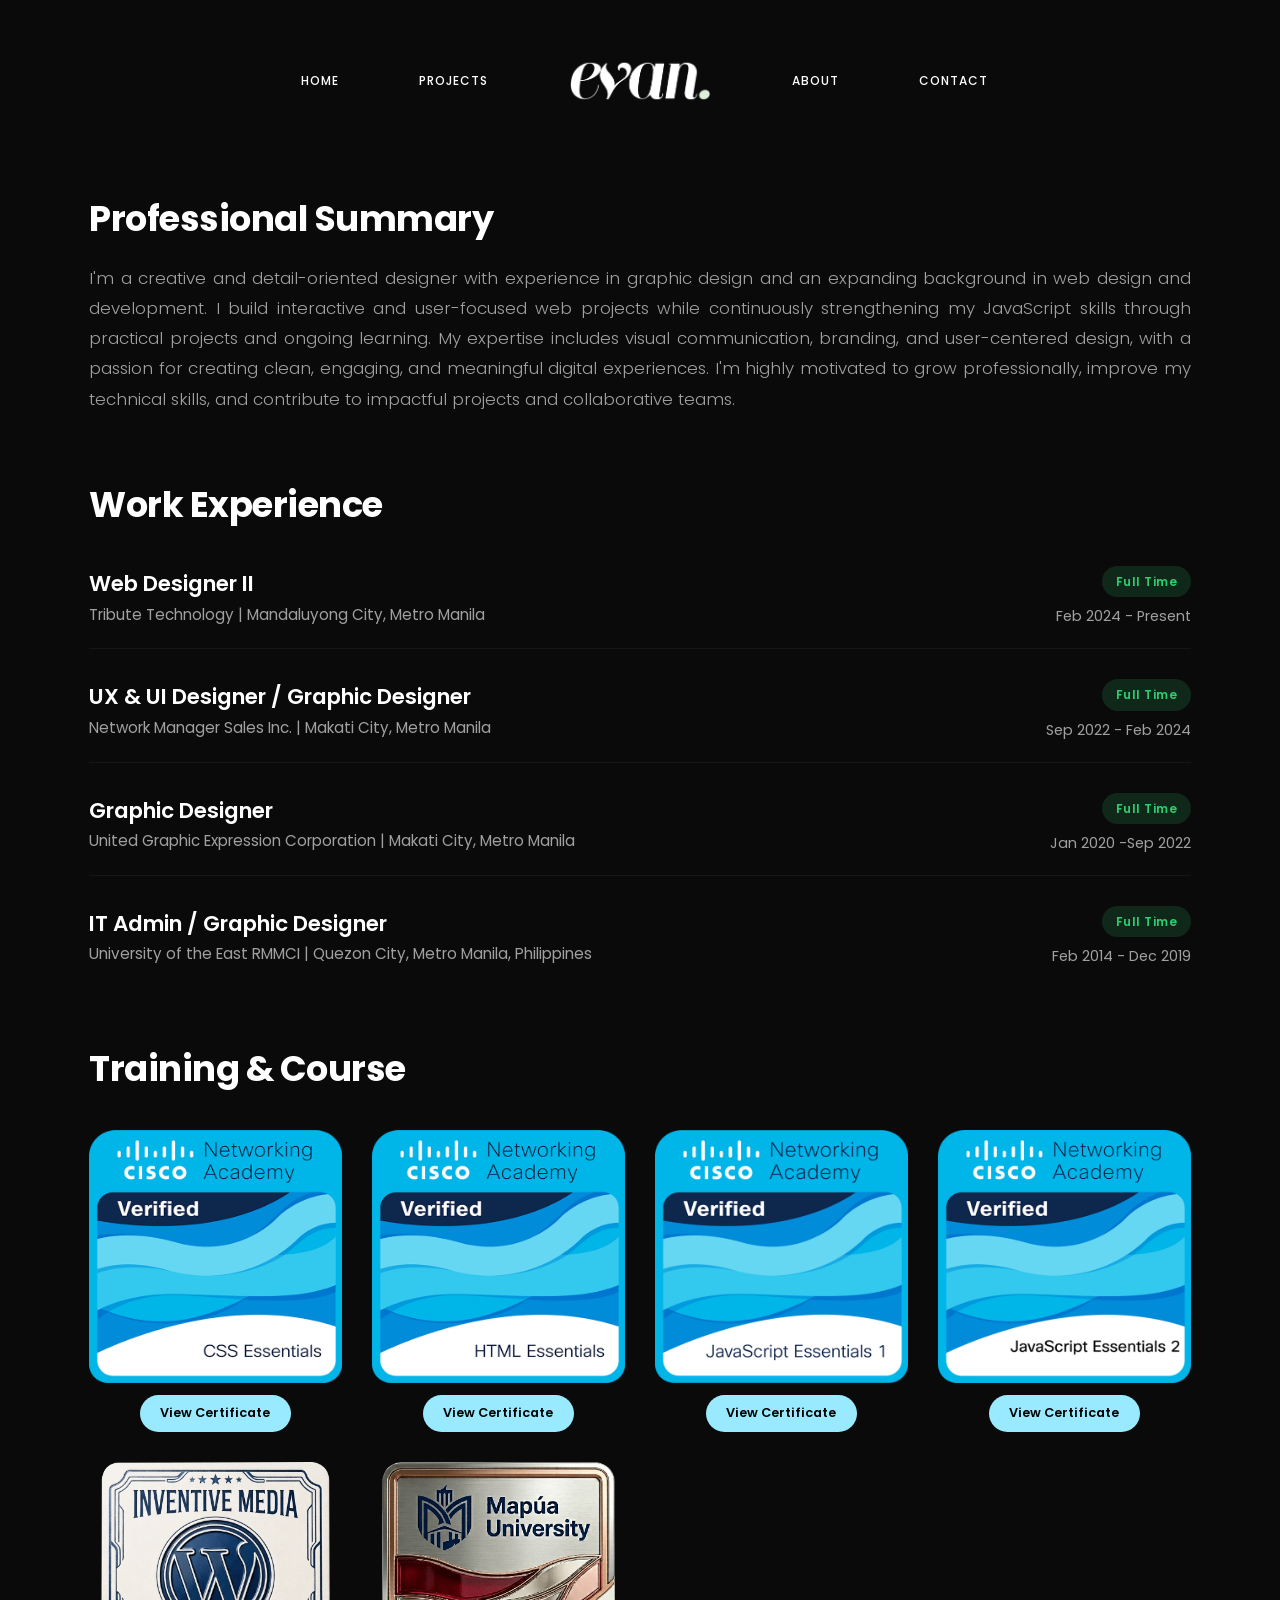
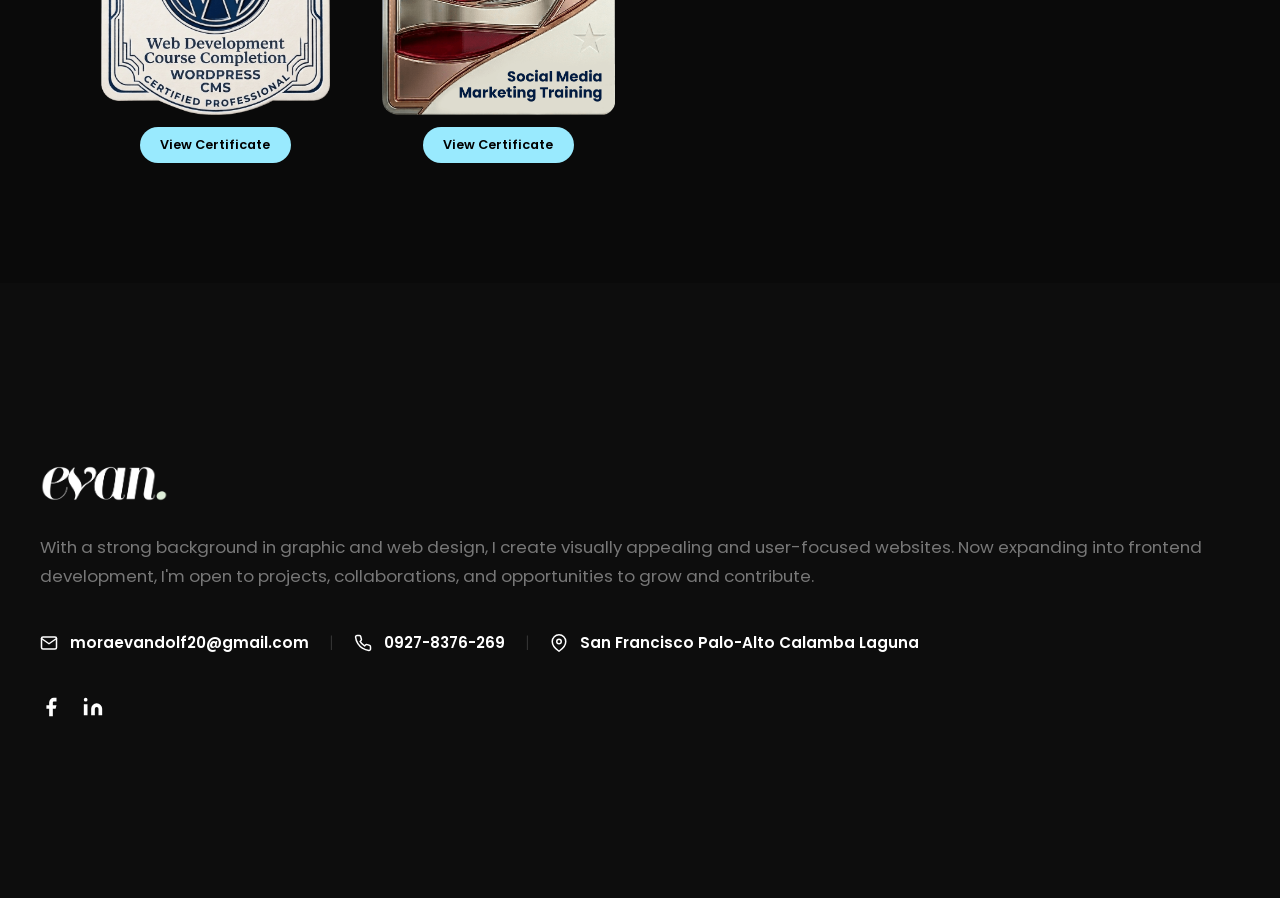
==== about.html @ 70a88225 "Add files via upload" ====
<!doctype html>
<html lang="en">
  <head>
    <meta charset="UTF-8" />
    <meta name="viewport" content="width=device-width, initial-scale=1.0" />
    <title>About | My Portfolio</title>
    <link
      href="https://fonts.googleapis.com/css2?family=Poppins:wght@300;400;500;600;700&display=swap"
      rel="stylesheet"
    />
    <link rel="icon" type="image/favicon" href="images/favicon/favicon.png" />
    <link rel="stylesheet" href="assets/style.css" />
    <link rel="stylesheet" href="assets/components/nav.css" />
    <link rel="stylesheet" href="assets/global/global.css" />
    <link rel="stylesheet" href="assets/pages/about.css" />
  </head>
  <body>
    <!--NAVIGATION-->
    <header class="main-header">
      <nav class="nav-container">
        <div class="hamburger" id="hamburger">
          <span></span>
          <span></span>
          <span></span>
        </div>

        <ul class="nav-links nav-left">
          <li><a href="index.html">Home</a></li>
          <li><a href="projects.html">Projects</a></li>
        </ul>

        <div class="logo-wrapper">
          <a href="index.html">
            <img src="images/emc-logo-green.png" alt="Logo" class="logo-img" />
          </a>
        </div>

        <ul class="nav-links nav-right">
          <li><a href="about.html">About</a></li>
          <li><a href="contact.html">Contact</a></li>
        </ul>

        <div class="mobile-spacer"></div>
      </nav>

      <div class="mobile-menu" id="mobileMenu">
        <ul class="mobile-nav-links">
          <li><a href="index.html">Home</a></li>
          <li><a href="projects.html">Projects</a></li>
          <li><a href="about.html">About</a></li>
          <li><a href="contact.html">Contact</a></li>
        </ul>
      </div>
    </header>
    <!--END NAVIGATION-->

    <!-- MAIN CONTENT -->
    <main>
      <div class="em-desktop">
        <main class="about-container">
          <section class="about-section summary-section">
            <h1 class="section-title">Professional Summary</h1>
            <p class="summary-text">
              I'm a creative and detail-oriented designer with experience in
              graphic design and an expanding background in web design and
              development. I build interactive and user-focused web projects
              while continuously strengthening my JavaScript skills through
              practical projects and ongoing learning. My expertise includes
              visual communication, branding, and user-centered design, with a
              passion for creating clean, engaging, and meaningful digital
              experiences. I'm highly motivated to grow professionally, improve
              my technical skills, and contribute to impactful projects and
              collaborative teams.
            </p>
          </section>

          <section class="about-section experience-section">
            <h2 class="section-title">Work Experience</h2>

            <div class="experience-list">
              <div class="experience-item">
                <div class="exp-header">
                  <div class="exp-role-company">
                    <h3 class="job-title">Web Designer II</h3>
                    <p class="company-location">
                      Tribute Technology | Mandaluyong City, Metro Manila
                    </p>
                  </div>
                  <div class="exp-meta">
                    <span class="badge full-time">Full Time</span>
                    <span class="job-date">Feb 2024 - Present</span>
                  </div>
                </div>
              </div>

              <div class="experience-item">
                <div class="exp-header">
                  <div class="exp-role-company">
                    <h3 class="job-title">
                      UX & UI Designer / Graphic Designer
                    </h3>
                    <p class="company-location">
                      Network Manager Sales Inc. | Makati City, Metro Manila
                    </p>
                  </div>
                  <div class="exp-meta">
                    <span class="badge full-time">Full Time</span>
                    <span class="job-date">Sep 2022 - Feb 2024</span>
                  </div>
                </div>
              </div>

              <div class="experience-item">
                <div class="exp-header">
                  <div class="exp-role-company">
                    <h3 class="job-title">Graphic Designer</h3>
                    <p class="company-location">
                      United Graphic Expression Corporation | Makati City, Metro
                      Manila
                    </p>
                  </div>
                  <div class="exp-meta">
                    <span class="badge full-time">Full Time</span>
                    <span class="job-date">Jan 2020 -Sep 2022</span>
                  </div>
                </div>
              </div>

              <div class="experience-item">
                <div class="exp-header">
                  <div class="exp-role-company">
                    <h3 class="job-title">IT Admin / Graphic Designer</h3>
                    <p class="company-location">
                      University of the East RMMCI | Quezon City, Metro Manila,
                      Philippines
                    </p>
                  </div>
                  <div class="exp-meta">
                    <span class="badge full-time">Full Time</span>
                    <span class="job-date">Feb 2014 - Dec 2019</span>
                  </div>
                </div>
              </div>
            </div>
          </section>

          <section class="about-section training-section">
            <h2 class="section-title">Training & Course</h2>

            <div class="cards-grid">
              <div class="course-card">
                <div class="card-img-wrapper">
                  <img
                    src="images/icon-about/css-essentials.png"
                    alt="Cisco CSS Essentials"
                  />
                </div>
                <a
                  href="assets/certificate/css-essentials-certificate.pdf"
                  target="_blank"
                  class="btn-certificate"
                  >View Certificate</a
                >
              </div>

              <div class="course-card">
                <div class="card-img-wrapper">
                  <img
                    src="images/icon-about/html-essentials.png"
                    alt="Cisco HTML Essentials"
                  />
                </div>
                <a
                  href="assets/certificate/html-essentials-certificate.pdf"
                  target="_blank"
                  class="btn-certificate"
                  >View Certificate</a
                >
              </div>

              <div class="course-card">
                <div class="card-img-wrapper">
                  <img
                    src="images/icon-about/javascript-essentials-1.png"
                    alt="Cisco JavaScript Essentials 1"
                  />
                </div>
                <a
                  href="assets/certificate/javascript-essentials-1-certificate.pdf"
                  target="_blank"
                  class="btn-certificate"
                  >View Certificate</a
                >
              </div>

              <div class="course-card">
                <div class="card-img-wrapper">
                  <img
                    src="images/icon-about/javascript-essentials-2.png"
                    alt="Cisco JavaScript Essentials 2"
                  />
                </div>
                <a
                  href="assets/certificate/javascript-essentials-2-certificate.pdf"
                  target="_blank"
                  class="btn-certificate"
                  >View Certificate</a
                >
              </div>

              <div class="course-card">
                <div class="card-img-wrapper">
                  <img
                    src="images/icon-about/wordpress.png"
                    alt="Inventive Media WordPress"
                  />
                </div>
                <a
                  href="assets/certificate/wordpress.pdf"
                  target="_blank"
                  class="btn-certificate"
                  >View Certificate</a
                >
              </div>

              <div class="course-card">
                <div class="card-img-wrapper">
                  <img
                    src="images/icon-about/mapua-social-media-marketing.png"
                    alt="Mapua Social Media Marketing"
                  />
                </div>
                <a
                  href="assets/certificate/social-media-marketing-certificate.pdf"
                  target="_blank"
                  class="btn-certificate"
                  >View Certificate</a
                >
              </div>
            </div>
          </section>
        </main>
      </div>
    </main>
    <!-- END MAIN CONTENT-->

    <!-- FOOTER -->
    <footer id="main-footer">
      <div class="footer-container">
        <!-- Logo Section -->
        <div class="footer-logo">
          <a href="index.html" class="footer-logo-link">
            <img
              src="images/emc-logo-green.png"
              alt="Evan Logo"
              class="footer-logo-img"
            />
          </a>
        </div>

        <!-- Description Section -->
        <div class="footer-description">
          <p>
            With a strong background in graphic and web design, I create
            visually appealing and user-focused websites. Now expanding into
            frontend development, I'm open to projects, collaborations, and
            opportunities to grow and contribute.
          </p>
        </div>

        <!-- Contact Info Section -->
        <div class="footer-contact">
          <div class="contact-item">
            <svg
              width="18"
              height="18"
              viewBox="0 0 24 24"
              fill="none"
              stroke="currentColor"
              stroke-width="2"
              stroke-linecap="round"
              stroke-linejoin="round"
            >
              <path
                d="M4 4h16c1.1 0 2 .9 2 2v12c0 1.1-.9 2-2 2H4c-1.1 0-2-.9-2-2V6c0-1.1.9-2 2-2z"
              ></path>
              <polyline points="22,6 12,13 2,6"></polyline>
            </svg>
            <a href="mailto:moraevandolf20@gmail.com"
              >moraevandolf20@gmail.com</a
            >
          </div>

          <span class="divider">|</span>

          <div class="contact-item">
            <svg
              width="18"
              height="18"
              viewBox="0 0 24 24"
              fill="none"
              stroke="currentColor"
              stroke-width="2"
              stroke-linecap="round"
              stroke-linejoin="round"
            >
              <path
                d="M22 16.92v3a2 2 0 0 1-2.18 2 19.79 19.79 0 0 1-8.63-3.07 19.5 19.5 0 0 1-6-6 19.79 19.79 0 0 1-3.07-8.67A2 2 0 0 1 4.11 2h3a2 2 0 0 1 2 1.72 12.84 12.84 0 0 0 .7 2.81 2 2 0 0 1-.45 2.11L8.09 9.91a16 16 0 0 0 6 6l1.27-1.27a2 2 0 0 1 2.11-.45 12.84 12.84 0 0 0 2.81.7A2 2 0 0 1 22 16.92z"
              ></path>
            </svg>
            <span>0927-8376-269</span>
          </div>

          <span class="divider">|</span>

          <div class="contact-item">
            <svg
              width="18"
              height="18"
              viewBox="0 0 24 24"
              fill="none"
              stroke="currentColor"
              stroke-width="2"
              stroke-linecap="round"
              stroke-linejoin="round"
            >
              <path d="M21 10c0 7-9 13-9 13s-9-6-9-13a9 9 0 0 1 18 0z"></path>
              <circle cx="12" cy="10" r="3"></circle>
            </svg>
            <span>San Francisco Palo-Alto Calamba Laguna</span>
          </div>
        </div>

        <!-- Social Media Section -->
        <div class="footer-socials">
          <a href="#" aria-label="Facebook">
            <svg width="22" height="22" viewBox="0 0 24 24" fill="currentColor">
              <path
                d="M18 2h-3a5 5 0 0 0-5 5v3H7v4h3v8h4v-8h3l1-4h-4V7a1 1 0 0 1 1-1h3z"
              ></path>
            </svg>
          </a>
          <a href="#" aria-label="LinkedIn">
            <svg width="22" height="22" viewBox="0 0 24 24" fill="currentColor">
              <path
                d="M16 8a6 6 0 0 1 6 6v7h-4v-7a2 2 0 0 0-2-2 2 2 0 0 0-2 2v7h-4v-7a6 6 0 0 1 6-6z"
              ></path>
              <rect x="2" y="9" width="4" height="12"></rect>
              <circle cx="4" cy="4" r="2"></circle>
            </svg>
          </a>
        </div>
      </div>
    </footer>
    <!-- END FOOTER -->
    <script src="js/main.js"></script>
  </body>
</html>
---- assets/style.css ----
/*global*/
@import url("global/reset.css");
@import url("global/responsive.css");
@import url("global/variables.css");
@import url("global/loader.css");

/*components*/
@import url("components/animation.css");
@import url("components/buttons.css");
@import url("components/cards.css");
@import url("components/footer.css");
@import url("components/section-titles.css");
@import url("components/social-icons.css");
---- assets/components/nav.css ----
/*NAVIGATION SECTION*/
.main-header {
  width: 100%;
  height: 120px;
  background-color: var(--bg-dark);
  position: fixed;
  top: 0;
  left: 0;
  z-index: 1000;
  display: flex;
  align-items: center;
  padding: 80px 0;
  /*border-bottom: 1px solid #1a1a1a;*/
}

.nav-container {
  width: 100%;
  max-width: 1200px;
  margin: 0 auto;
  display: flex;
  align-items: center;
  justify-content: space-between;
  padding: 0 40px;
}

/* Desktop Links Positioning */
.nav-left {
  display: flex;
  justify-content: flex-end;
  flex: 1;
  gap: 80px;
}

.nav-right {
  display: flex;
  justify-content: flex-start;
  flex: 1;
  gap: 80px;
}

.nav-links {
  list-style: none;
}

.nav-links a {
  color: var(--text-white);
  text-decoration: none;
  font-family: poppins, sans-serif;
  font-size: 12px;
  font-weight: 500;
  letter-spacing: 1px;
  text-transform: uppercase;
  letter-spacing: 2%;
}

.nav-links a:hover {
  color: var(--accent-blue);
}

/* Logo Center Wrapper */
.logo-wrapper {
  padding: 0 80px;
  display: flex;
  justify-content: center;
}

.logo-img {
  height: 45px;
  width: auto;
}

/* Desktop: Default Hidden Hamburger */
.hamburger {
  display: none;
  flex-direction: column;
  gap: 6px;
  align-items: center;
  justify-content: center;
  width: 30px;
  cursor: pointer;
  z-index: 2000;
}

.hamburger span {
  width: 100%;
  flex-direction: column;
  height: 2px;
  background-color: #ffffff;
  transition: 0.3s ease;
  transform-origin: center;
}

.hamburger span:nth-child(1) {
  width: 50%;
  align-self: flex-start;
}

.hamburger span:nth-child(2) {
  width: 100%;
}

.hamburger span:nth-child(3) {
  width: 50%;
  align-self: flex-end;
}

/*active state (x icon)*/
.hamburger.active span:nth-child(1) {
  transform: rotate(45deg);
  width: 100%;
}

.hamburger.active span:nth-child(2) {
  opacity: 0;
  display: none;
}

.hamburger.active span:nth-child(3) {
  transform: rotate(-45deg);
  width: 100%;
  margin-top: -7px;
}
/* NAVIGATION SECTION END HERE */

/* NAV RESPONSIVE MOBILE & TABLET */
@media (max-width: 1024px) {
  .nav-left,
  .nav-right {
    display: none !important; 
  }

  .nav-container {
    display: flex;
    justify-content: space-between;
    align-items: center;
    padding: 0 20px;
    position: relative;
    width: 100%;
  }

  .hamburger {
    display: flex !important;
    order: 2;
    margin-left: auto;
  }

  .logo-wrapper {
    position: absolute;
    left: 50%;
    top: 50%;
    transform: translate(-50%, -50%);
    z-index: 10;
  }

  .mobile-spacer {
    display: block;
    order: 1;
    width: 30px;
    visibility: hidden;
  }
}

/* Mobile Menu Slide-in */
.mobile-menu {
  position: fixed;
  top: 0;
  left: -100%; 
  width: 100%;
  height: 100vh;
  background-color: #000000;
  z-index: 1500;
  display: flex;
  justify-content: center;
  align-items: center;
  transition: 0.5s ease-in-out;
}

.mobile-menu.active {
  left: 0;
}

.mobile-nav-links {
  list-style: none;
  text-align: center;
  padding: 0;
}

.mobile-nav-links li {
  margin: 30px 0; 
}

.mobile-nav-links a {
  color: #ffffff !important; 
  font-size: 2rem; 
  font-weight: 600; 
  text-decoration: none;
  text-transform: uppercase;
  letter-spacing: 2px;
  transition: 0.3s;
}

.mobile-nav-links a:hover {
  color: var(--accent-blue) !important; 
}

/* HAMBURGER ICON COLOR */
.hamburger span {
  background-color: #ffffff !important; 
}

/* RESPONSIVE CONTROL */
@media (min-width: 1025px) {
  /* DESKTOP ONLY */
  .mobile-menu {
    display: none !important;
  }

  .hamburger {
    display: none !important;
  }
}

@media (max-width: 1024px) {
  /* TABLET & MOBILE ONLY */
  .nav-left,
  .nav-right {
    display: none !important;
  }

  .hamburger {
    display: flex !important;
  }
}
---- assets/global/global.css ----
body {
    background-color: var(--bg-dark);
    color: var(--text-white);
    line-height: 1.6;
    overflow-x: hidden; /* Prevent horizontal scroll */
}

img{
    width:100%;
    display:block;
}

/*section{
    padding:100px 0;
}*/

a{
    text-decoration:none;
    color:inherit;
}

ul{
    list-style:none;
}


/* --- TEXT SIZES (Global) --- */
h1{
    font-size: clamp(3.5rem, 6vw, 5rem);
    font-weight: 700;
    margin-bottom: 20px;
    line-height: 1.1;
}

h2{
    font-size: clamp(2.5rem, 5vw, 3.5rem);
    font-weight: 600;
    line-height: 1.2;
}

h3{
    font-size: clamp(1.5rem, 3vw, 2rem);
    font-weight: 600;
}

p{
    font-size: clamp(1rem, 1.5vw, 1.1rem);
    color: var(--text-muted);
    line-height: 1.7;
}
/*End*/


/* --- LAYOUT UTILITIES --- */
.section-padding {
    padding: 100px 0;
}

.grid-container {
    display: grid;
    grid-template-columns: repeat(auto-fit, minmax(300px, 100%));
    gap: 20px;
    margin-top: 40px;
}
/*End*/
---- assets/pages/about.css ----
/* Body */
html,
body {
  width: 100%;
  min-height: 100%;
  overflow-x: hidden;
  overflow-y: auto;
  scroll-behavior: smooth;
}

body {
  position: relative;
}

/* Container Width & Padding Control */
.about-container {
  width: 100%;
  max-width: 1150px;
  margin: auto;
  padding-top: 200px;
  padding-right: 24px;
  padding-bottom: 80px;
  padding-left: 24px;
  box-sizing: border-box;
}

.about-section {
  width: 100%;
  margin-bottom: 40px;
}

/* Section Title Universal Style */
.section-title {
  font-size: 2.2rem;
  font-weight: 700;
  margin-bottom: 24px;
  letter-spacing: -0.5px;
}


.section-divider {
  border: 0;
  height: 1px;
  background: rgba(255, 255, 255, 0.1);
  margin: 40px 0;
}

/* ==========================================
   SECTION 1: PROFESSIONAL SUMMARY
   ========================================== */
.summary-text {
  font-size: 1.05rem;
  line-height: 1.8;
  color: var(--text-muted);
  font-weight: 300;
  text-align: justify;
}

/* ==========================================
   SECTION 2: WORK EXPERIENCE
   ========================================== */
.experience-section .section-title {
  margin-top: 70px;
  margin-bottom: 40px;
}

.experience-list {
  display: flex;
  flex-direction: column;
  gap: 30px;
}

.experience-item {
  width: 100%;
  border-bottom: 1px solid rgba(255, 255, 255, 0.05);
  padding-bottom: 20px;
  padding-top: 20p;
}

.experience-item:last-child {
  border-bottom: none;
  padding-bottom: 0;
}


.exp-header {
  display: flex;
  justify-content: space-between;
  align-items: center;
  flex-wrap: wrap;
  gap: 15px;
  width: 100%;
}

.exp-role-company {
  flex: 1;
  min-width: 250px;
}

.job-title {
  font-size: 1.35rem;
  font-weight: 600;
  margin: 0 0 0 0;
}

.company-location {
  font-size: 0.95rem;
  color: var(--text-muted);
  margin: 0;
}

.exp-meta {
  display: flex;
  flex-direction: column;
  align-items: flex-end;
  gap: 8px;
  text-align: right;
}

/* Green Badge style */
.badge {
  background-color: rgba(46, 204, 113, 0.15);
  color: var(--accent-green);
  font-size: 0.75rem;
  font-weight: 600;
  padding: 6px 14px;
  border-radius: 20px;
  text-transform: capitalize;
  letter-spacing: 0.5px;
  display: inline-block;
}

.job-date {
  font-size: 0.9rem;
  color: var(--text-muted);
}

/* ==========================================
   SECTION 3: TRAINING & COURSE
   ========================================== */
.training-section .section-title {
  margin-top: 80px;
  margin-bottom: 40px;
}

.cards-grid {
  display: grid;
  grid-template-columns: repeat(4, 1fr);
  gap: 30px;
  width: 100%;
}

.course-card {
  display: flex;
  flex-direction: column;
  align-items: center;
  gap: 12px;
}

.card-img-wrapper {
  width: 100%;
  aspect-ratio: 4 / 4;
  overflow: hidden;
  border-radius: 8px;
  /* background: #111; */
}

.card-img-wrapper img {
  width: 100%;
  height: 100%;
  object-fit: contain;
}

/* Light Blue buttons */
.btn-certificate {
  display: inline-block;
  background-color: #99eafe;
  color: #000000;
  text-decoration: none;
  font-size: 0.8rem;
  font-weight: 600;
  padding: 8px 16px;
  border-radius: 20px;
  transition: opacity 0.2s ease;
  text-align: center;
  width: 60%;
}

.btn-certificate:hover {
  opacity: 0.9;
}


/* =========================
  RESPONSIVE BREAKPOINTS
========================= */
/* Tablet View */
@media (min-width: 750px) and (max-width: 1024px) {
  .about-container {
    max-width: 720px;
  }

  .cards-grid {
    grid-template-columns: repeat(2, 1fr);
    gap: 40px;
  }

  .section-title {
    font-size: 1.9rem;
  }
}

/* Mobile View */
@media (max-width: 426px) {
  .about-container {
    max-width: auto;
    padding: 200px 30px 80px 30px;
  }

  .section-title {
    font-size: 1.8rem;
    margin-bottom:24px;
    text-align: center;
  }

  .about-section .summary-text {
    text-align: center;
  }

  .exp-header {
    flex-direction: column;
    align-items: center;
    text-align: center;
    gap: 14px;
  }

  .job-title {
    font-size: 1.25rem;
  }

  .company-location {
    font-size: 0.9rem;
    line-height: 1.5;
    margin-bottom: 6px;
  }

  .exp-meta {
    align-items: center;
    flex-direction: column;
    text-align: center;
    width: 100%;
    gap: 8px;
  }

  .cards-grid {
    grid-template-columns: 1fr;
    gap: 35px;
  }

  .btn-certificate {
    width: 50%;
  }
}
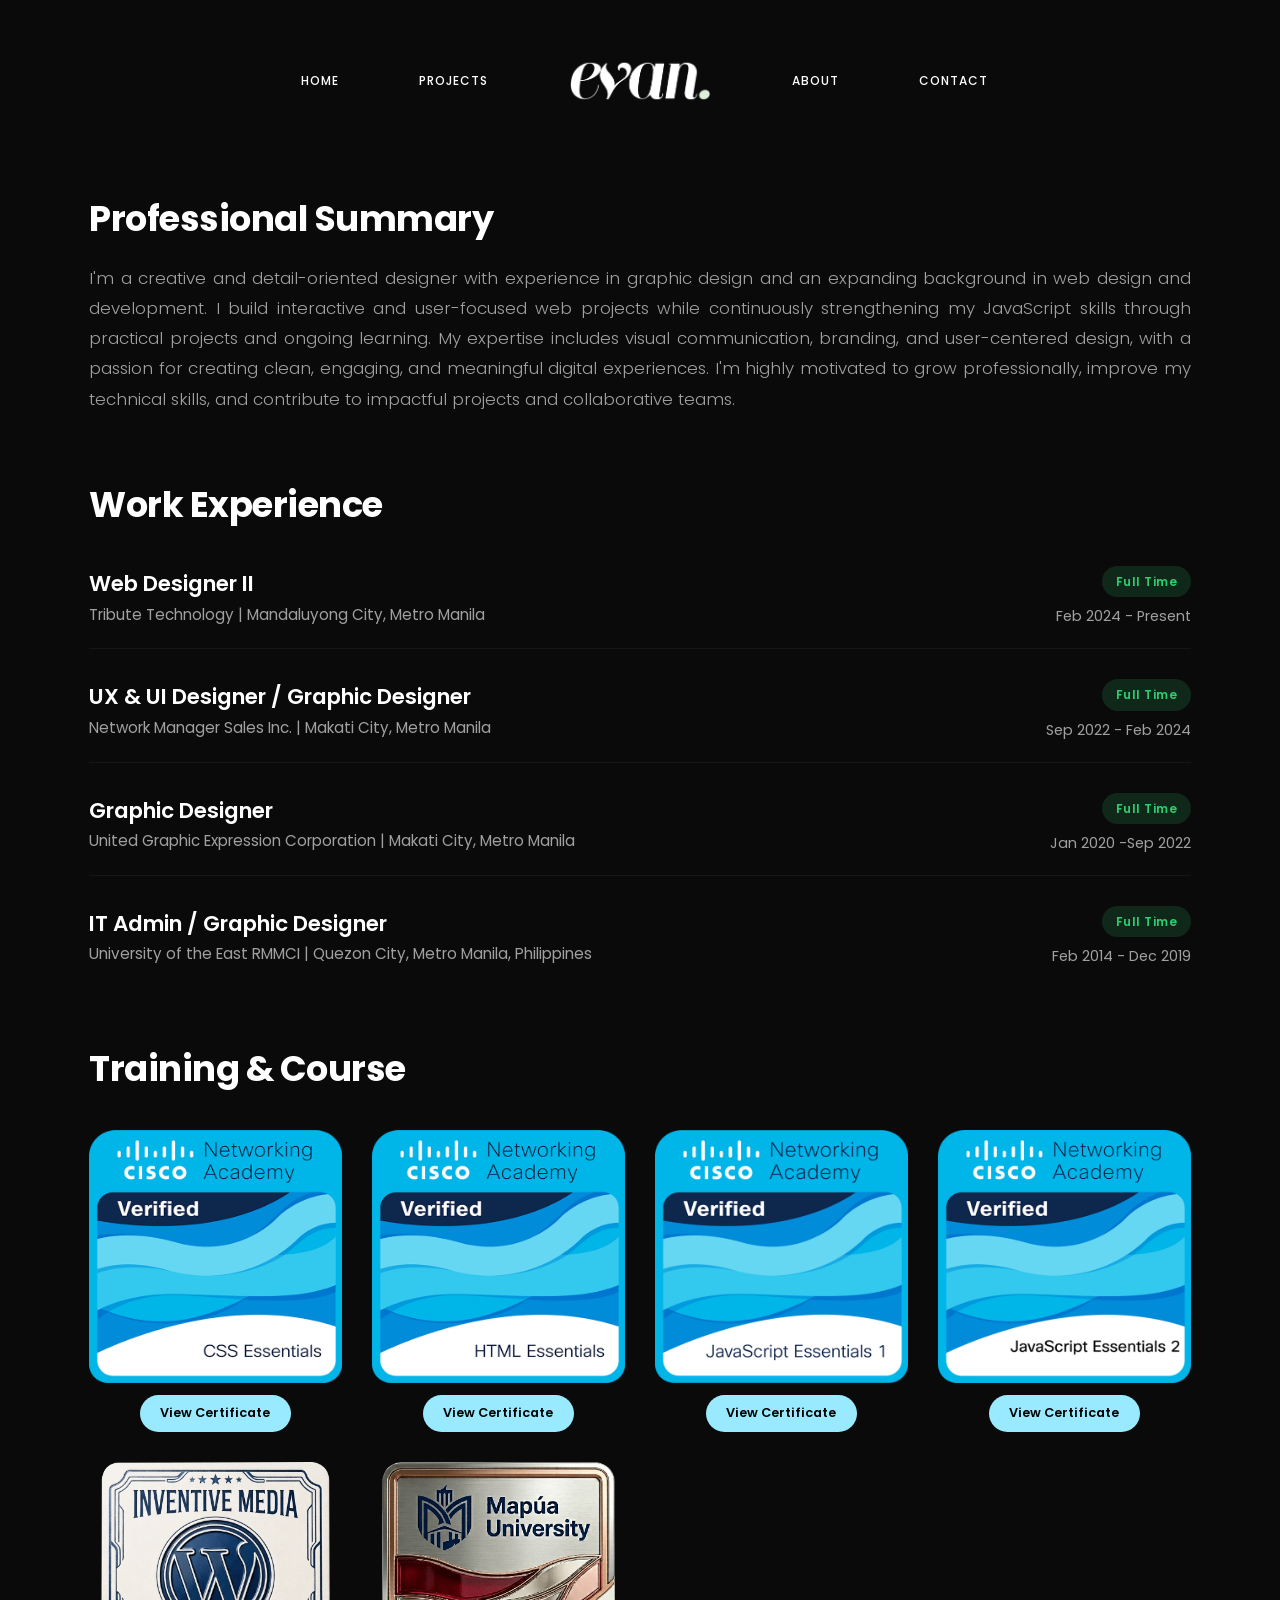
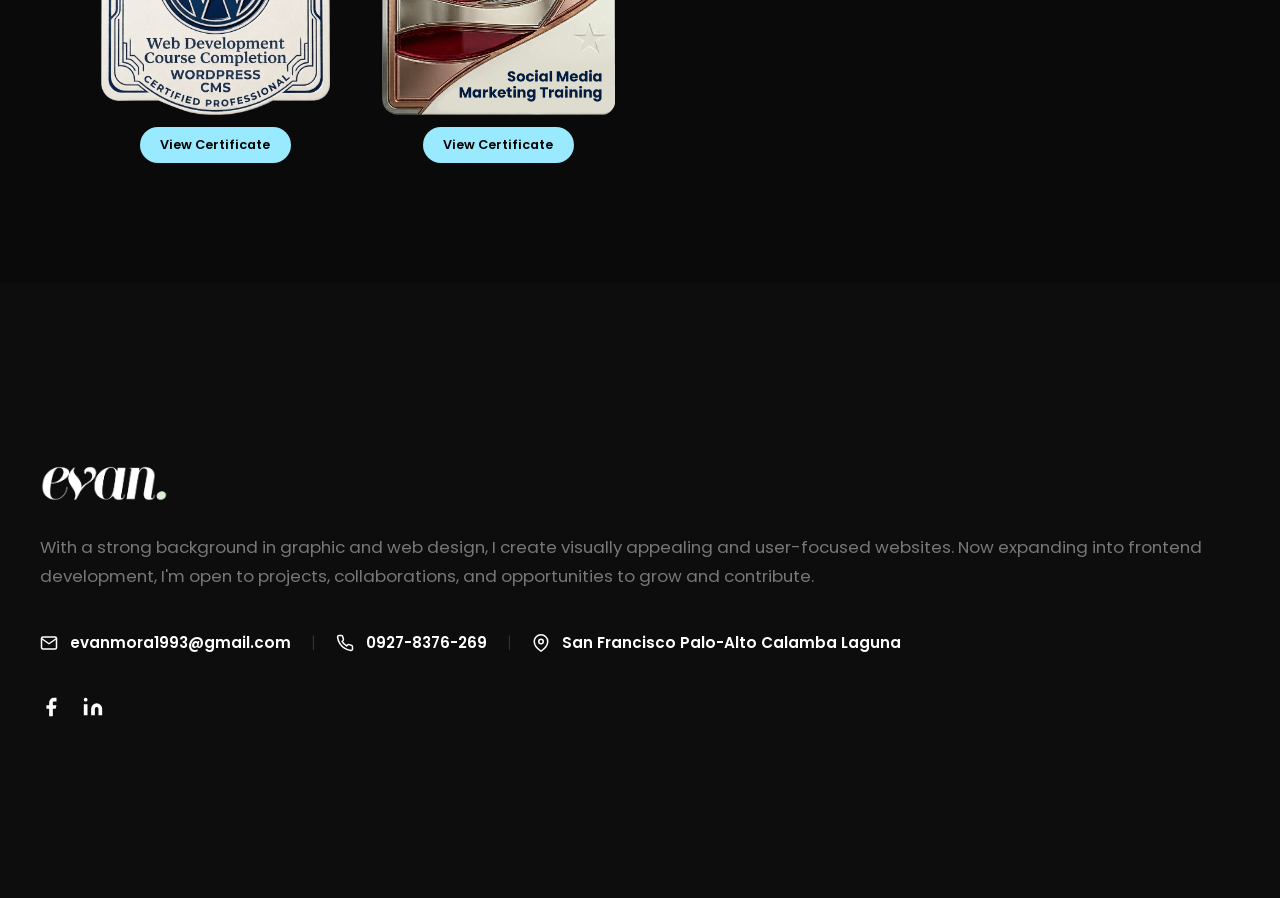
==== commit f94e38dc: "fix email and contact formspree link" ====
--- a/about.html
+++ b/about.html
@@ -286,8 +286,8 @@
               ></path>
               <polyline points="22,6 12,13 2,6"></polyline>
             </svg>
-            <a href="mailto:moraevandolf20@gmail.com"
-              >moraevandolf20@gmail.com</a
+            <a href="mailto:evanmora1993@gmail.com"
+              >evanmora1993@gmail.com</a
             >
           </div>
 
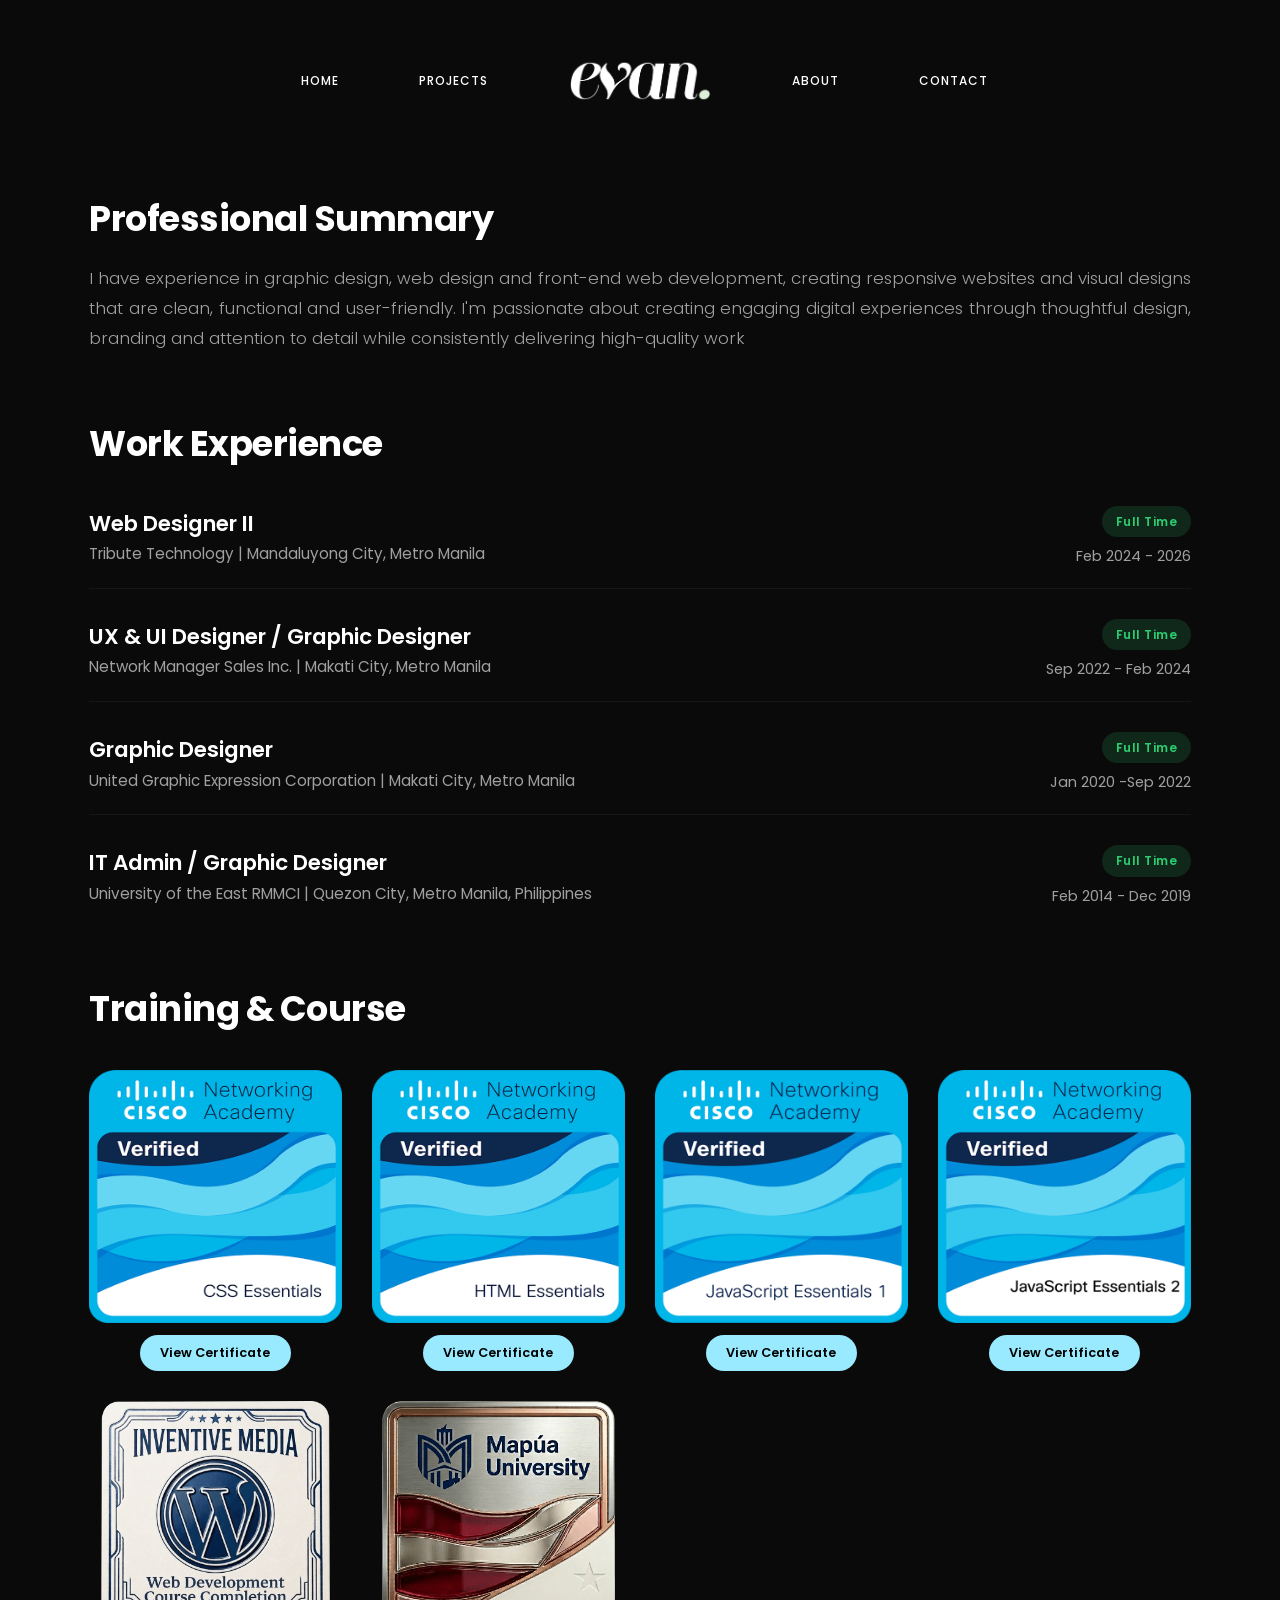
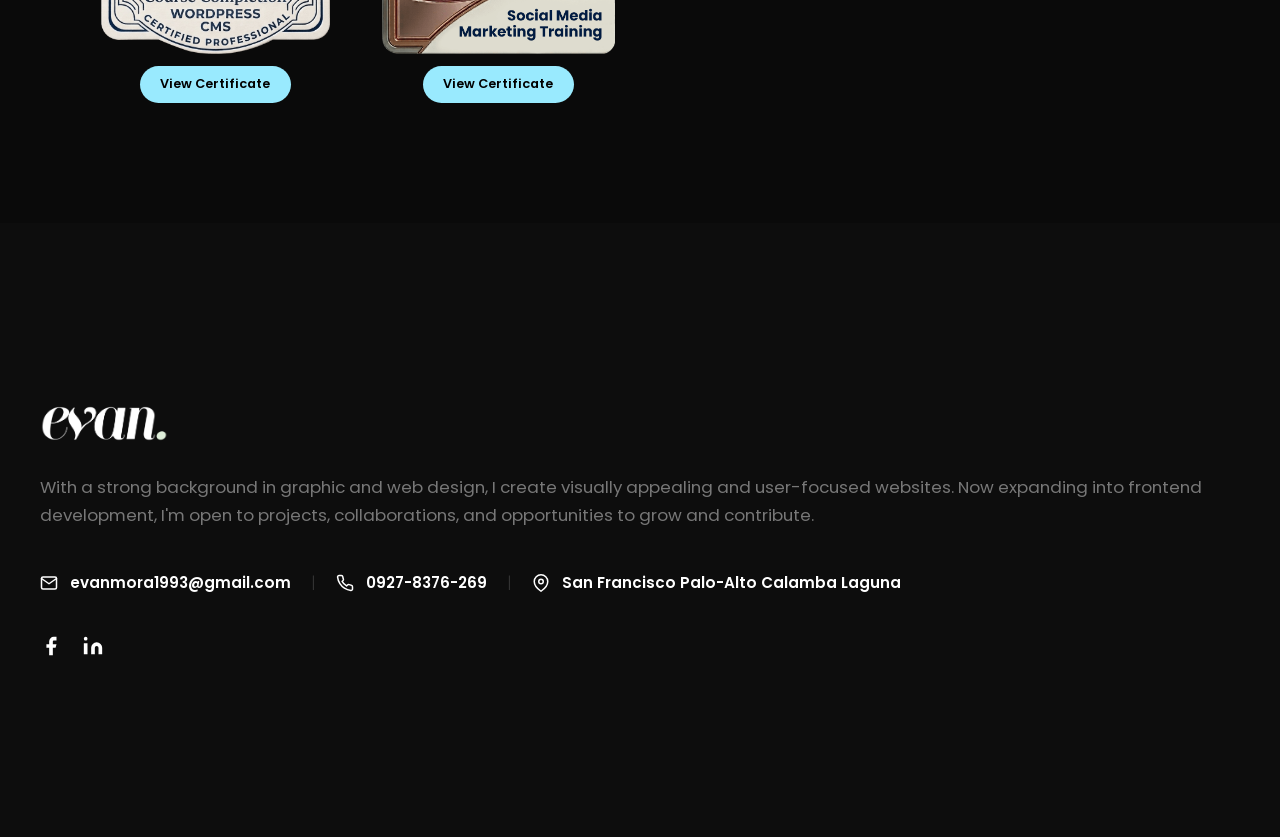
==== commit b828edeb: "fix about us professional summary details" ====
--- a/about.html
+++ b/about.html
@@ -61,16 +61,7 @@
           <section class="about-section summary-section">
             <h1 class="section-title">Professional Summary</h1>
             <p class="summary-text">
-              I'm a creative and detail-oriented designer with experience in
-              graphic design and an expanding background in web design and
-              development. I build interactive and user-focused web projects
-              while continuously strengthening my JavaScript skills through
-              practical projects and ongoing learning. My expertise includes
-              visual communication, branding, and user-centered design, with a
-              passion for creating clean, engaging, and meaningful digital
-              experiences. I'm highly motivated to grow professionally, improve
-              my technical skills, and contribute to impactful projects and
-              collaborative teams.
+              I have experience in graphic design, web design and front-end web development, creating responsive websites and visual designs that are clean, functional and user-friendly. I'm passionate about creating engaging digital experiences through thoughtful design, branding and attention to detail while consistently delivering high-quality work
             </p>
           </section>
 
@@ -88,7 +79,7 @@
                   </div>
                   <div class="exp-meta">
                     <span class="badge full-time">Full Time</span>
-                    <span class="job-date">Feb 2024 - Present</span>
+                    <span class="job-date">Feb 2024 - 2026</span>
                   </div>
                 </div>
               </div>
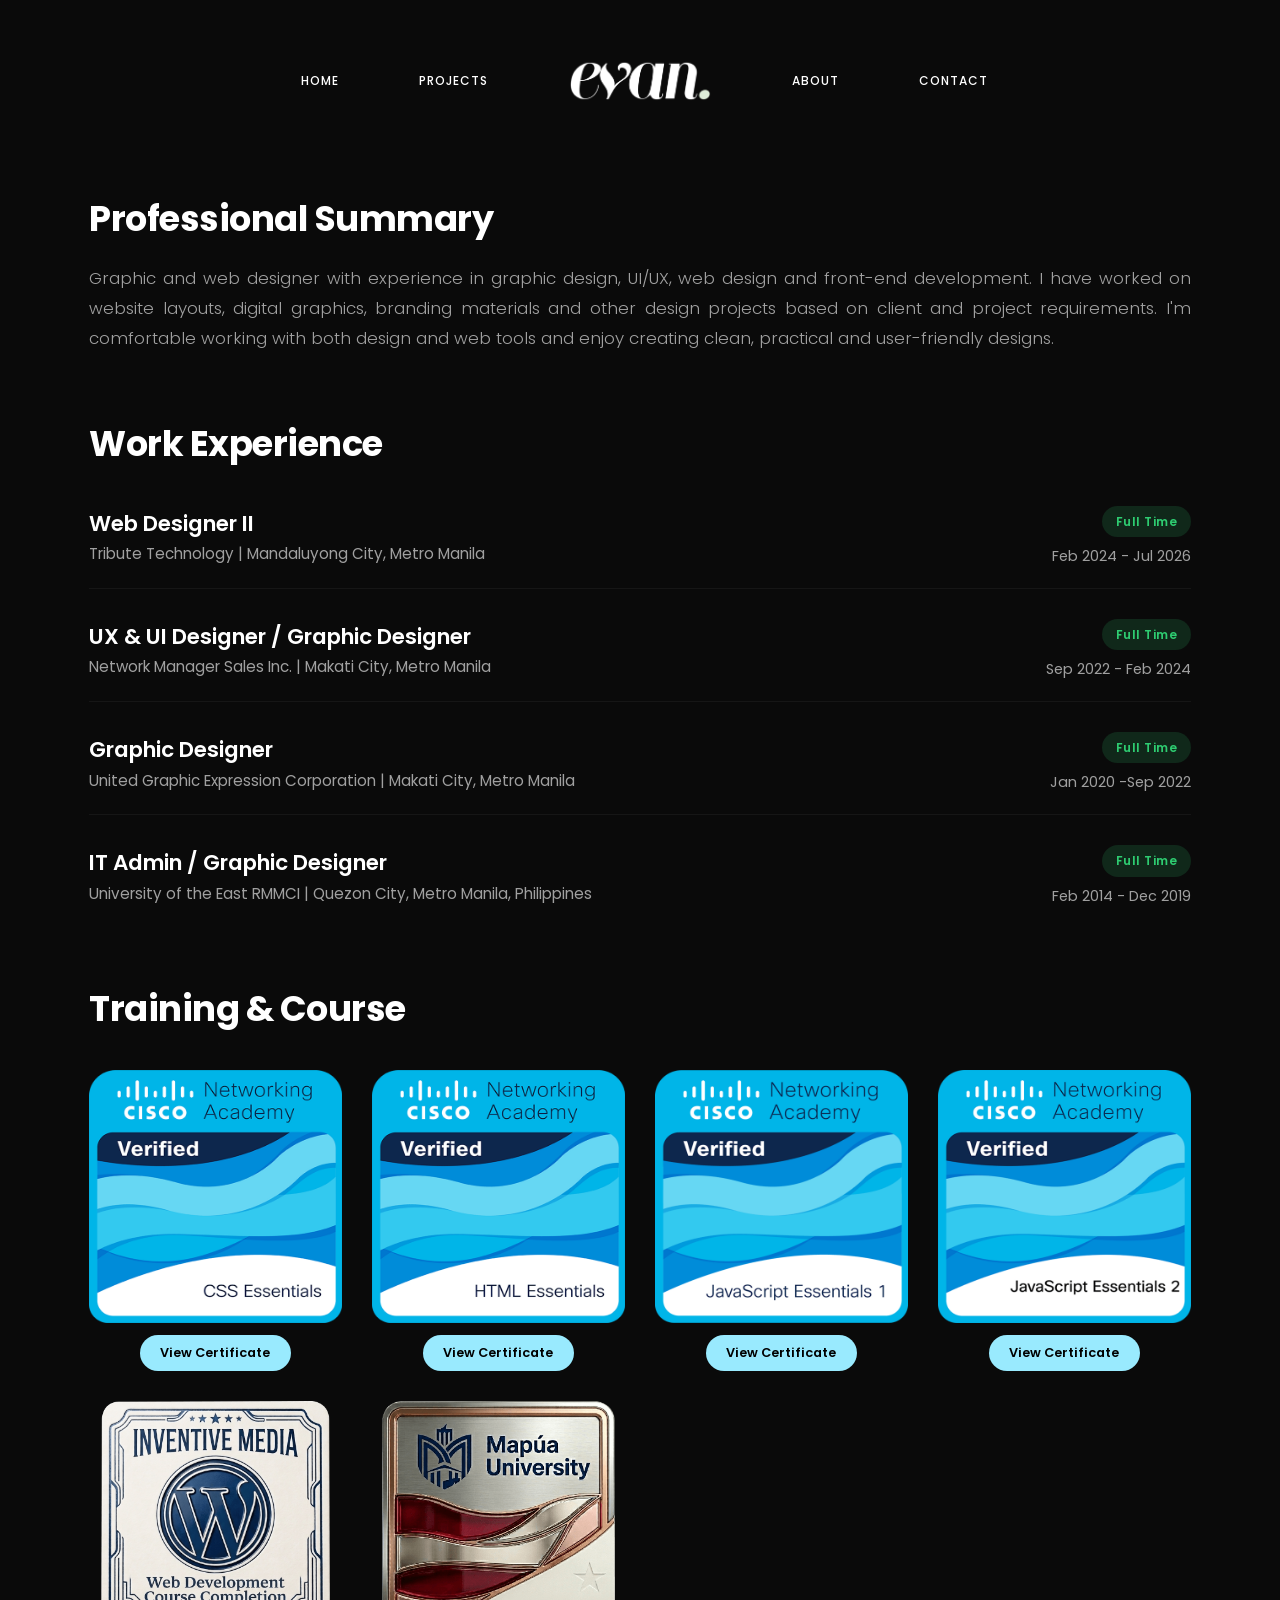
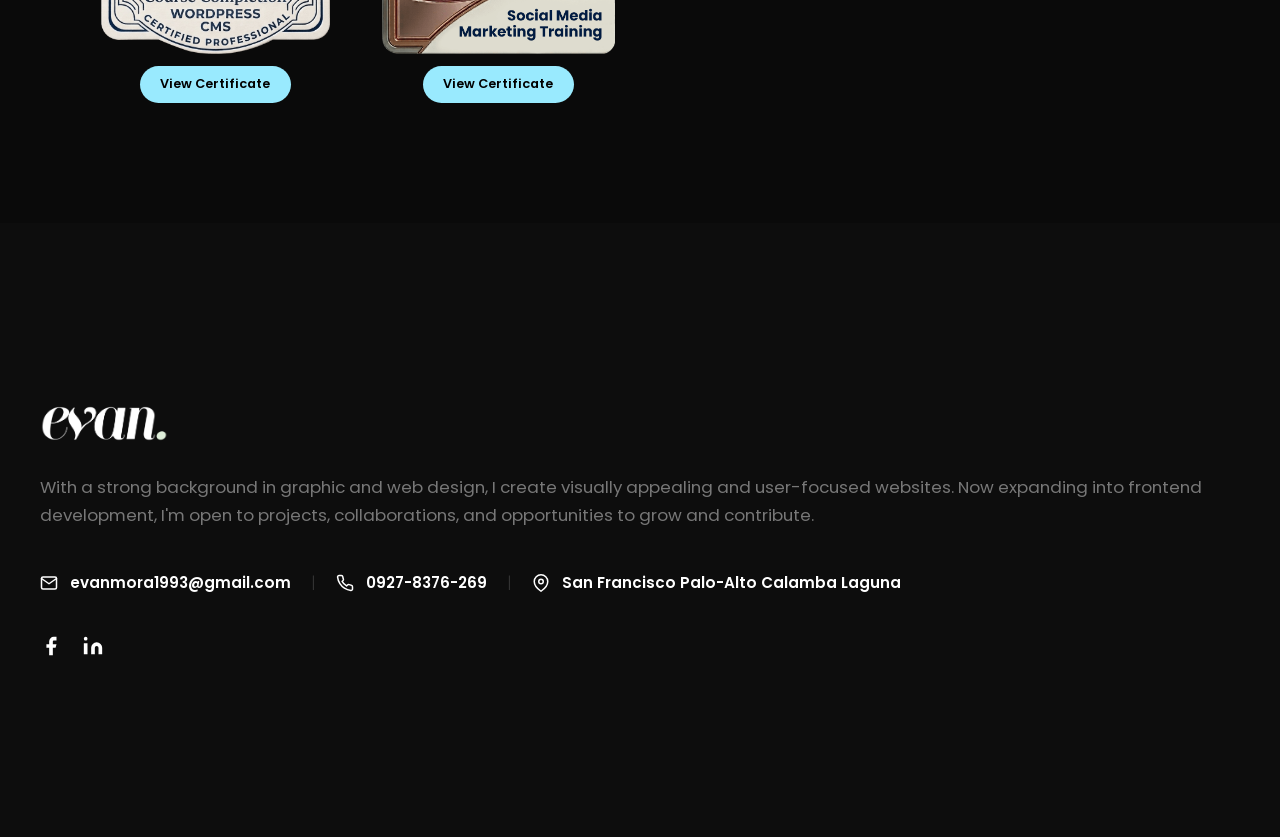
==== commit 0ffe0526: "fix resume and abour profile" ====
--- a/about.html
+++ b/about.html
@@ -61,7 +61,7 @@
           <section class="about-section summary-section">
             <h1 class="section-title">Professional Summary</h1>
             <p class="summary-text">
-              I have experience in graphic design, web design and front-end web development, creating responsive websites and visual designs that are clean, functional and user-friendly. I'm passionate about creating engaging digital experiences through thoughtful design, branding and attention to detail while consistently delivering high-quality work
+              Graphic and web designer with experience in graphic design, UI/UX, web design and front-end development. I have worked on website layouts, digital graphics, branding materials and other design projects based on client and project requirements. I'm comfortable working with both design and web tools and enjoy creating clean, practical and user-friendly designs.
             </p>
           </section>
 
@@ -79,7 +79,7 @@
                   </div>
                   <div class="exp-meta">
                     <span class="badge full-time">Full Time</span>
-                    <span class="job-date">Feb 2024 - 2026</span>
+                    <span class="job-date">Feb 2024 - Jul 2026</span>
                   </div>
                 </div>
               </div>
